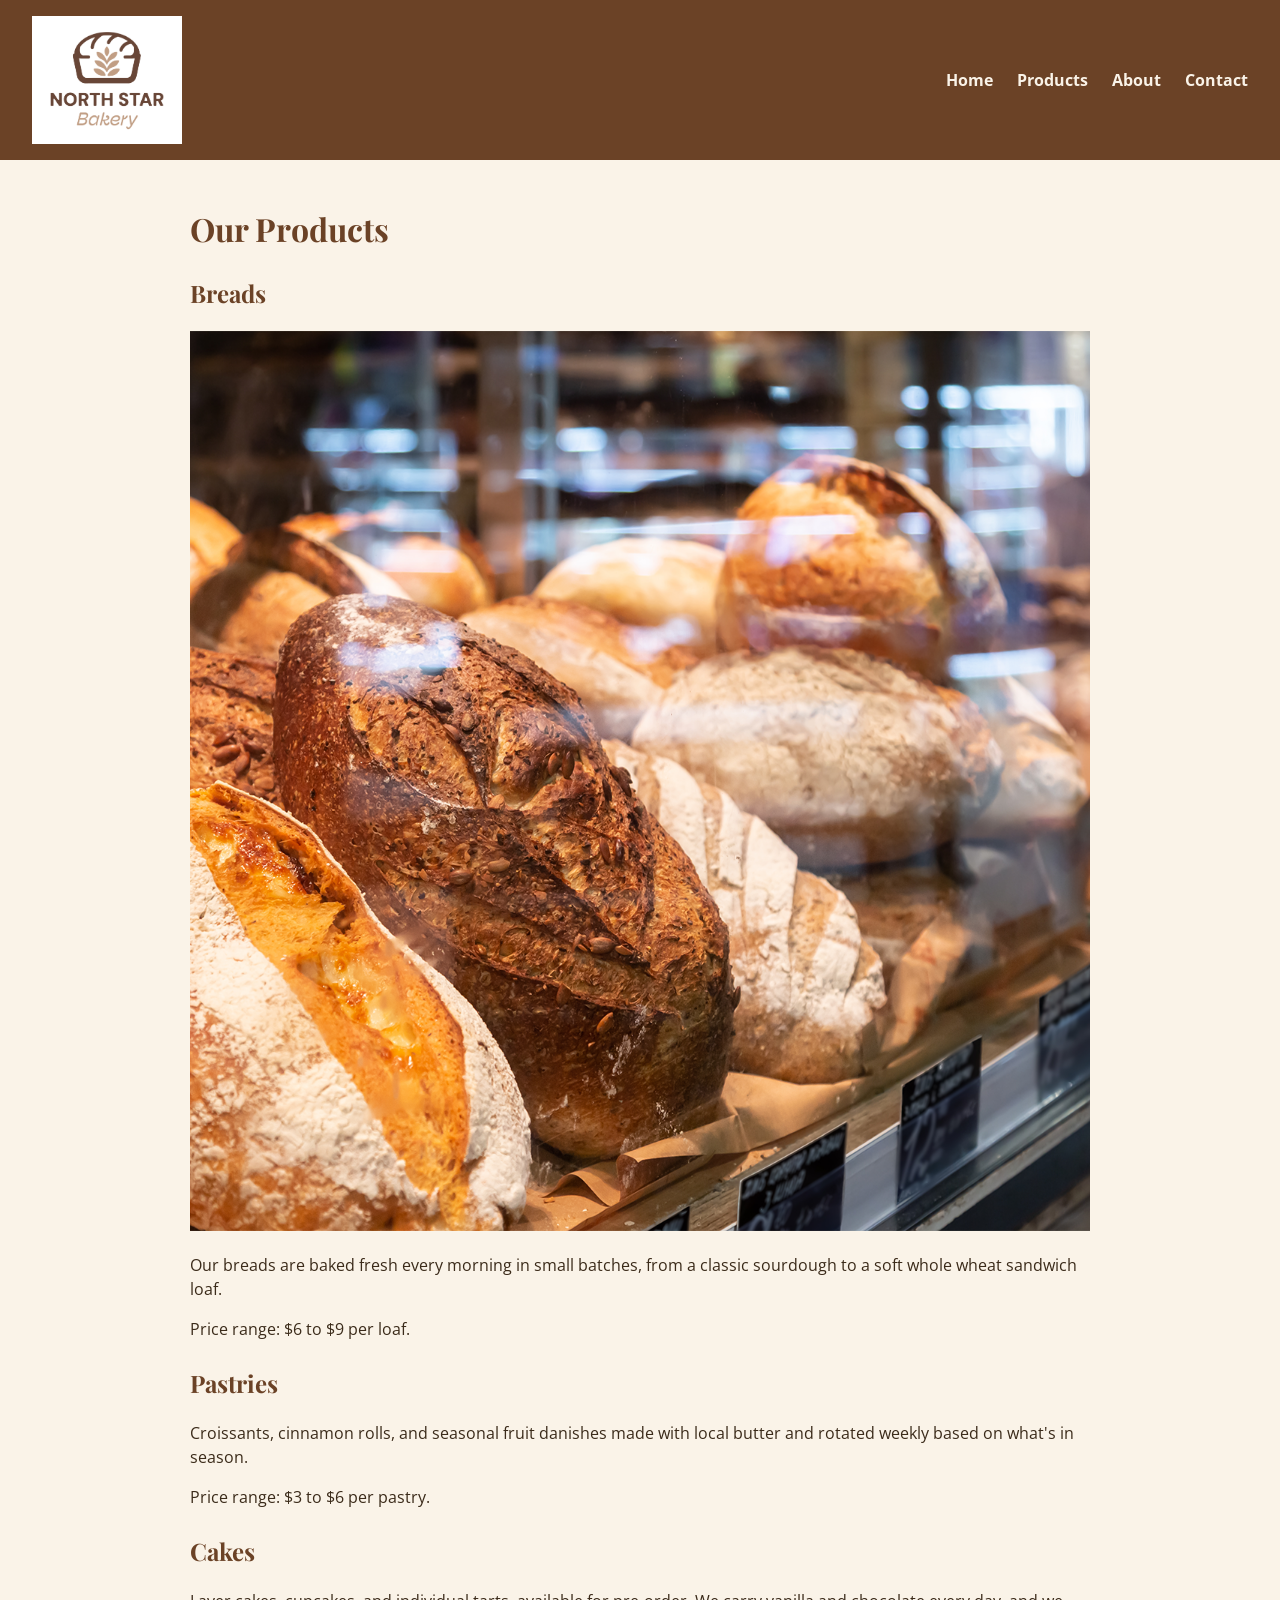
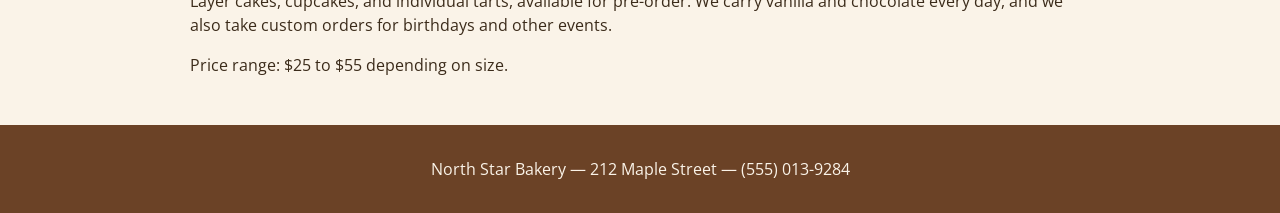
==== products.html @ b5037cd0 "north star bakery site, html + css" ====
<!DOCTYPE html>
<html lang="en">
<head>
  <meta charset="UTF-8">
  <meta name="viewport" content="width=device-width, initial-scale=1.0">
  <title>North Star Bakery | Products</title>
  <link rel="preconnect" href="https://fonts.googleapis.com">
  <link href="https://fonts.googleapis.com/css2?family=Open+Sans:wght@400;600&family=Playfair+Display:wght@700&display=swap" rel="stylesheet">
  <link rel="stylesheet" href="css/styles.css">
</head>
<body>
  <header>
    <img src="media/bakery-logo.png" alt="North Star Bakery logo" width="150">
    <nav>
      <ul>
        <li><a href="index.html">Home</a></li>
        <li><a href="products.html">Products</a></li>
        <li><a href="about.html">About</a></li>
        <li><a href="contact.html">Contact</a></li>
      </ul>
    </nav>
  </header>

  <main>
    <h1>Our Products</h1>

    <section>
      <h2>Breads</h2>
      <img src="media/bakery-bread.png" alt="bread loaves on the counter">
      <p>Our breads are baked fresh every morning in small batches, from a classic sourdough to a soft whole wheat sandwich loaf.</p>
      <p>Price range: $6 to $9 per loaf.</p>
    </section>

    <section>
      <h2>Pastries</h2>
      <p>Croissants, cinnamon rolls, and seasonal fruit danishes made with local butter and rotated weekly based on what's in season.</p>
      <p>Price range: $3 to $6 per pastry.</p>
    </section>

    <section>
      <h2>Cakes</h2>
      <p>Layer cakes, cupcakes, and individual tarts, available for pre-order. We carry vanilla and chocolate every day, and we also take custom orders for birthdays and other events.</p>
      <p>Price range: $25 to $55 depending on size.</p>
    </section>
  </main>

  <footer>
    <p>North Star Bakery &mdash; 212 Maple Street &mdash; (555) 013-9284</p>
  </footer>
</body>
</html>
---- css/styles.css ----
body {
  margin: 0;
  background-color: #FAF3E8;
  color: #3B2B1A;
  font-family: 'Open Sans', Arial, sans-serif;
  line-height: 1.5;
}

h1, h2, legend {
  font-family: 'Playfair Display', Georgia, serif;
  color: #6B4226;
}

header {
  display: flex;
  flex-direction: column;
  align-items: center;
  background-color: #6B4226;
  padding: 1rem;
}

nav ul {
  list-style: none;
  display: flex;
  flex-direction: column;
  align-items: center;
  padding: 0;
}

nav a {
  color: #FAF3E8;
  text-decoration: none;
  font-weight: bold;
}

main {
  max-width: 900px;
  margin: 0 auto;
  padding: 1.5rem;
}

section {
  margin-bottom: 1.5rem;
}

img, picture img, video {
  max-width: 100%;
  height: auto;
}

figcaption {
  font-size: 0.9rem;
  color: #C77D33;
}

form {
  display: flex;
  flex-direction: column;
  gap: 0.75rem;
}

fieldset {
  border: 1px solid #6B4226;
  padding: 1rem;
}

label {
  display: block;
  font-weight: bold;
}

input, select, textarea, button {
  font-family: inherit;
  font-size: 1rem;
  padding: 0.4rem;
}

button {
  background-color: #C77D33;
  color: white;
  border: none;
  padding: 0.5rem 1rem;
}

footer {
  text-align: center;
  background-color: #6B4226;
  color: #FAF3E8;
  padding: 1rem;
}

@media (min-width: 768px) {
  header {
    flex-direction: row;
    justify-content: space-between;
    padding: 1rem 2rem;
  }

  nav ul {
    flex-direction: row;
    gap: 1.5rem;
  }

  .media-row {
    display: flex;
    align-items: center;
    gap: 1.5rem;
  }

  .media-row img,
  .media-row picture {
    flex: 0 0 40%;
  }
}
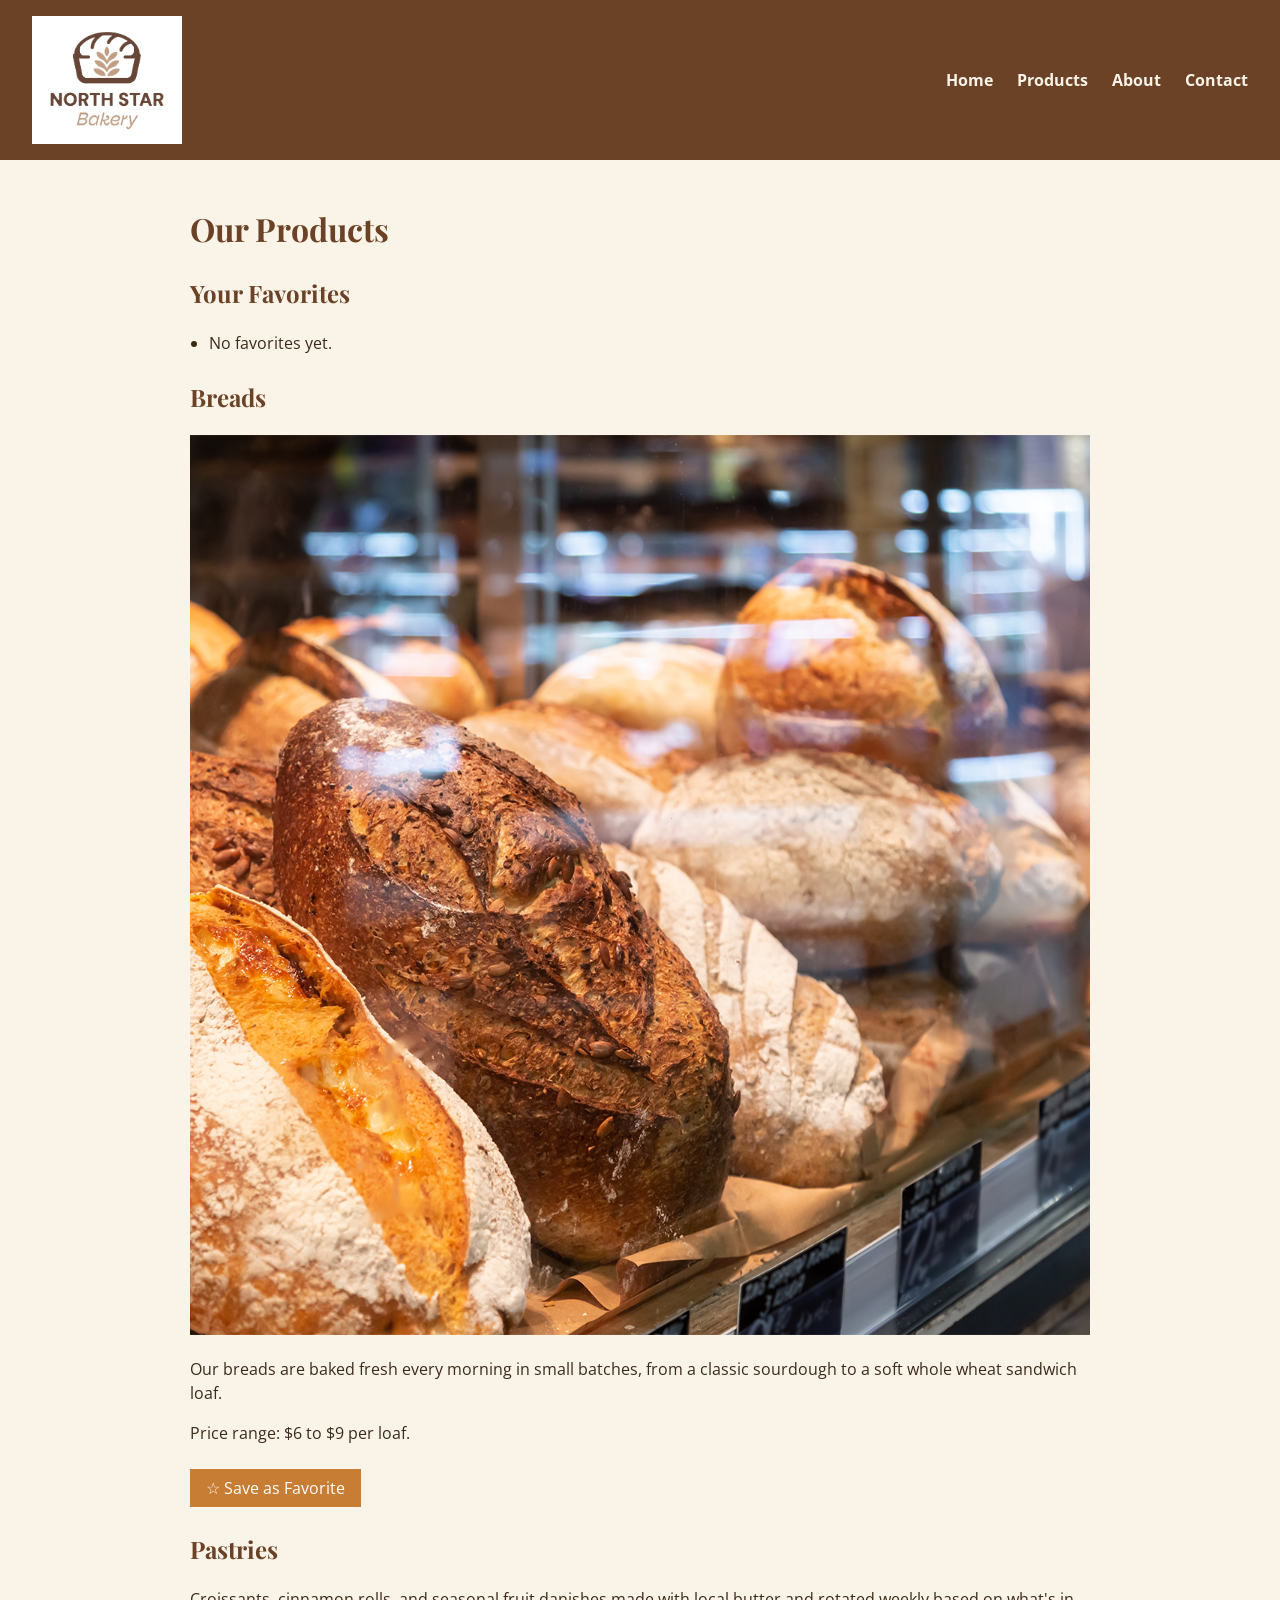
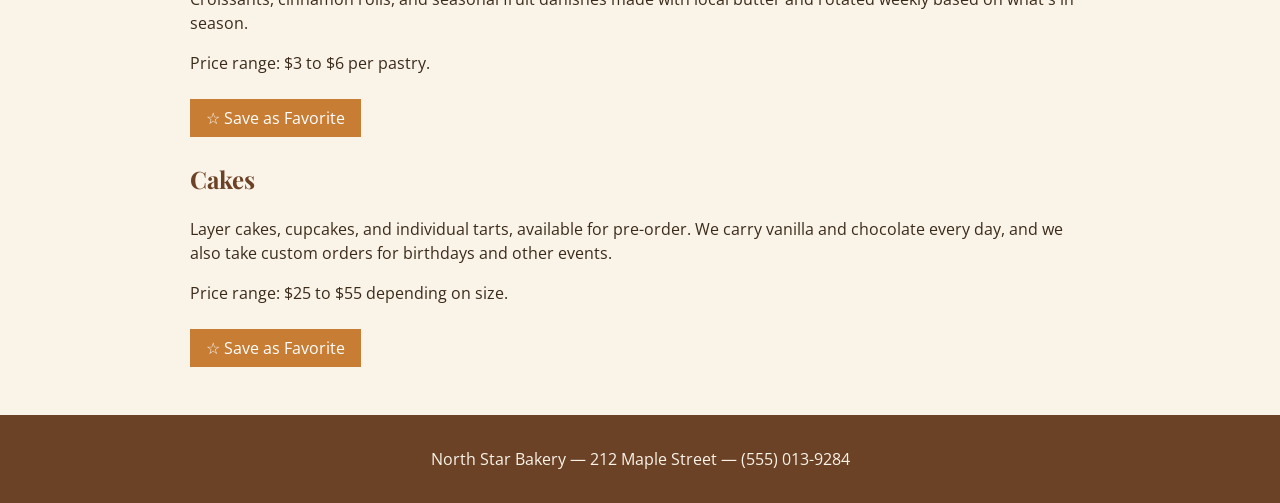
==== commit 88a5355a: "add favorites feature, form validation, localStorage" ====
--- a/products.html
+++ b/products.html
@@ -24,28 +24,40 @@
   <main>
     <h1>Our Products</h1>
 
+    <section id="favorites-summary">
+      <h2>Your Favorites</h2>
+      <ul id="favorites-list">
+        <li>No favorites yet.</li>
+      </ul>
+    </section>
+
     <section>
       <h2>Breads</h2>
       <img src="media/bakery-bread.png" alt="bread loaves on the counter">
       <p>Our breads are baked fresh every morning in small batches, from a classic sourdough to a soft whole wheat sandwich loaf.</p>
       <p>Price range: $6 to $9 per loaf.</p>
+      <button type="button" class="favorite-btn" data-product="breads" data-product-name="Breads">&#9734; Save as Favorite</button>
     </section>
 
     <section>
       <h2>Pastries</h2>
       <p>Croissants, cinnamon rolls, and seasonal fruit danishes made with local butter and rotated weekly based on what's in season.</p>
       <p>Price range: $3 to $6 per pastry.</p>
+      <button type="button" class="favorite-btn" data-product="pastries" data-product-name="Pastries">&#9734; Save as Favorite</button>
     </section>
 
     <section>
       <h2>Cakes</h2>
       <p>Layer cakes, cupcakes, and individual tarts, available for pre-order. We carry vanilla and chocolate every day, and we also take custom orders for birthdays and other events.</p>
       <p>Price range: $25 to $55 depending on size.</p>
+      <button type="button" class="favorite-btn" data-product="cakes" data-product-name="Cakes">&#9734; Save as Favorite</button>
     </section>
   </main>
 
   <footer>
     <p>North Star Bakery &mdash; 212 Maple Street &mdash; (555) 013-9284</p>
   </footer>
+
+  <script src="js/favorites.js"></script>
 </body>
 </html>
--- a/css/styles.css
+++ b/css/styles.css
@@ -82,6 +82,25 @@
   padding: 0.5rem 1rem;
 }
 
+.error-message {
+  display: block;
+  color: #B3261E;
+  font-size: 0.9rem;
+}
+
+#form-success {
+  color: #3B6B3B;
+  font-weight: bold;
+}
+
+.favorite-btn {
+  margin-top: 0.5rem;
+}
+
+#favorites-list {
+  padding-left: 1.2rem;
+}
+
 footer {
   text-align: center;
   background-color: #6B4226;
@@ -110,5 +129,11 @@
   .media-row img,
   .media-row picture {
     flex: 0 0 40%;
+    min-width: 0;
+  }
+
+  .media-row p {
+    flex: 1;
+    min-width: 0;
   }
 }
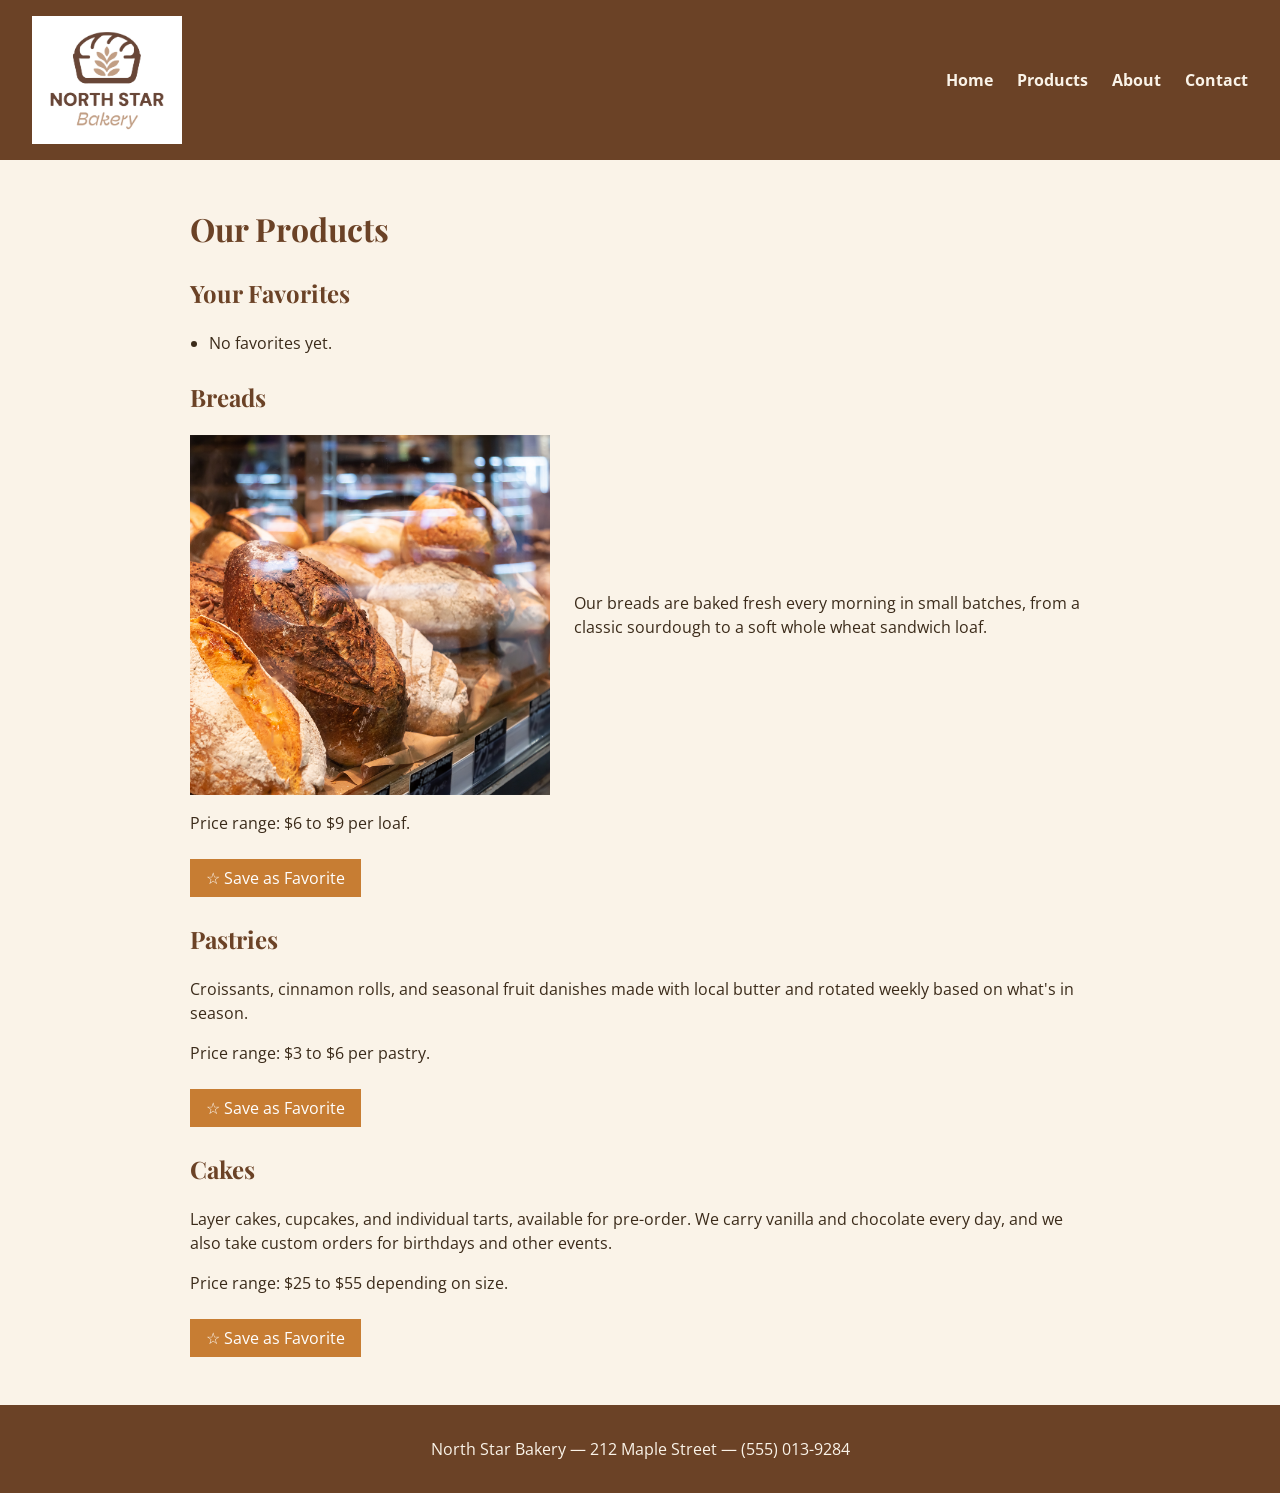
==== commit 793bbd6d: "fix bread image too big on products page, same media-row fix" ====
--- a/products.html
+++ b/products.html
@@ -33,8 +33,10 @@
 
     <section>
       <h2>Breads</h2>
-      <img src="media/bakery-bread.png" alt="bread loaves on the counter">
-      <p>Our breads are baked fresh every morning in small batches, from a classic sourdough to a soft whole wheat sandwich loaf.</p>
+      <div class="media-row">
+        <img src="media/bakery-bread.png" alt="bread loaves on the counter">
+        <p>Our breads are baked fresh every morning in small batches, from a classic sourdough to a soft whole wheat sandwich loaf.</p>
+      </div>
       <p>Price range: $6 to $9 per loaf.</p>
       <button type="button" class="favorite-btn" data-product="breads" data-product-name="Breads">&#9734; Save as Favorite</button>
     </section>
--- a/css/styles.css
+++ b/css/styles.css
@@ -127,9 +127,11 @@
   }
 
   .media-row img,
-  .media-row picture {
+  .media-row picture,
+  .media-row figure {
     flex: 0 0 40%;
     min-width: 0;
+    margin: 0;
   }
 
   .media-row p {
